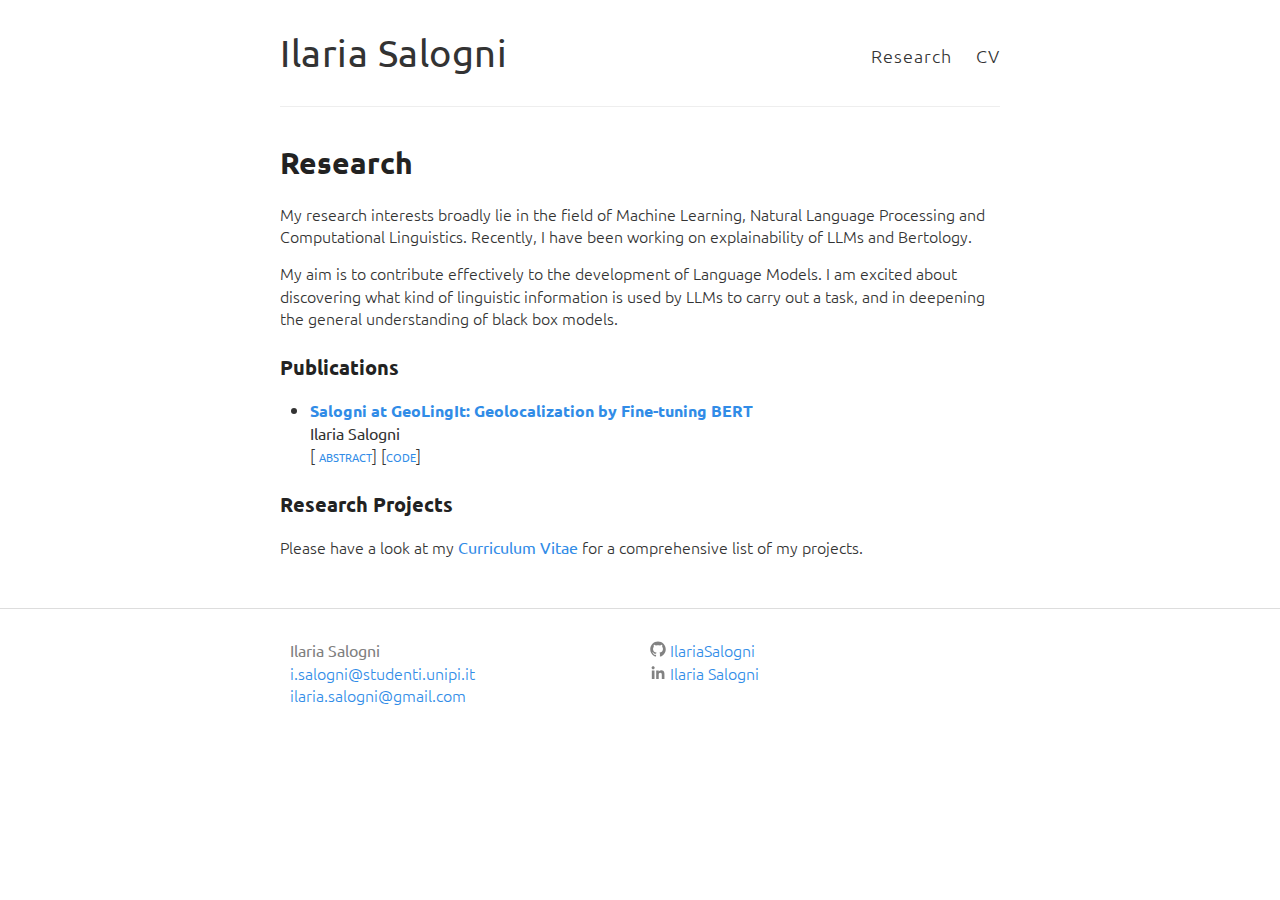
==== research/index.html @ 8a082389 "Update index.html" ====
<!DOCTYPE html>
<html>
  <head>
    <title>Ilaria Salogni</title>
    <base target="_blank">

        <meta charset="utf-8" />
    <meta content='text/html; charset=utf-8' http-equiv='Content-Type'>
    <meta http-equiv='X-UA-Compatible' content='IE=edge'>
    <meta name='viewport' content='width=device-width, initial-scale=1.0, maximum-scale=1.0'>    
    <meta name="author" content="Ilaria Salogni" />


    <link rel="stylesheet" type="text/css" href="/research/styles.css" />
    <link href="https://fonts.googleapis.com/css?family=Ubuntu:300,400,300italic,400italic|Raleway:500,100,300" rel="stylesheet">
    <link rel="alternate" type="application/rss+xml" title="Ilaria Salogni - MSc Student in Language Technologies, Università di Pisa" href="/feed.xml" />
    <link rel="icon" type="image/jpg" href="/files/@macadammonkey.jpg">
    <!-- Created with Jekyll Now - http://github.com/barryclark/jekyll-now -->
  </head>

  <body>
    <div class="wrapper-masthead">
      <div class="container">
        <header class="masthead clearfix">
          
          <div class="site-info">
            <h1 class="site-name"><a href="/" target="_self">Ilaria Salogni</a></h1>
          </div>

          <nav>
            <!-- <a href="/about" target="_self">About</a> -->
            <a href="/research" target="_self">Research</a>
            <a href="/files/CV.pdf">CV</a>
          </nav>
        </header>
      </div>
    </div>

    
    <div id="main" role="main" class="container">
      <article class="post">
  <h1>Research</h1>

  <div class="entry">
    <p>My research interests broadly lie in the field of Machine Learning, Natural Language Processing and Computational Linguistics. Recently, I have been working on explainability of LLMs and Bertology.</p> 
    <p>My aim is to contribute effectively to the development of Language Models. I am excited about discovering what kind of linguistic information is used by LLMs to carry out a task, and in deepening the general understanding of black box models.</p>

<h3 id="publications">Publications </h3> 

<ul>
  <li>
    <p><b><a href="https://github.com/IlariaSalogni/GeoLing/blob/main/SalogniEvalita.pdf">Salogni at GeoLingIt: Geolocalization by Fine-tuning BERT</a></b><br/>
<strong>Ilaria Salogni</strong><br />

[<a href="#" onclick="$('#GeoLing_abstract').toggle();return false;" style="font-variant: small-caps;"> abstract</a>] [<a href="https://github.com/IlariaSalogni/GeoLing/blob/main/GeoLingIt_Evalita23_Salogni.ipynb" style="font-variant: small-caps;">code</a>]

<div id="GeoLing_abstract" class="abstract" style="display:none;">
</br>
    <p>
      The recent growing interest in low-resource languages has been significantly bolstered by transformer-based models. By fine-tuning three such models, two based on BERT and the other on RoBERTa, I aim at geolocating sequences exhibiting non-standard language varieties relying solely on linguistic content. I find that, given that the information contained in the embeddings is all we need to carry out this complex task, a model architecture with less task-specific layers leads to better results. Furthermore, models pre-trained on miscellaneous corpora generalize better than those trained exclusively on tweets. The work also shows that the greater availability of resources of a certain regional variety positively affects the capacity of the model.
        </p>
</div>
    
</p>
</li>
</ul>
  <!-- <p><sup>†</sup><em>Equal Contribution</em></p> -->

<h3 id="research-projects">Research Projects</h3>
Please have a look at my <a href="/files/CV.pdf">Curriculum Vitae</a> for a comprehensive list of my projects.

  
</article>
</div>

  <div class="wrapper-footer">
      <div class="container">
        <footer class="footer">
<!-- <div style="float:left;color:#808080">Ilaria Salogni<br style="clear:both" /> </div> -->
<div class="row">
<div class="column"><a style="float:left;color:#808080"><span>Ilaria Salogni</span></a>
<br style="clear:both" />
<a href="mailto:i.salogni@studenti.unipi.it" style="float:left;font-weight:lighter;"><span>i.salogni@studenti.unipi.it</span></a>
<br style="clear:both" />
<a href="mailto:ilaria.salogni@gmail.com" style="float:left;font-weight:lighter;"><span>ilaria.salogni@gmail.com</span></a>
</div>
<!-- <div class="row"> -->
<div class="column">
<a href="https://github.com/IlariaSalogni" style="float:left;font-weight:lighter;"><span class="icon icon--github"><svg x="0px" y="0px" width="16px" height="16px" viewBox="0 0 16 16"><path fill="#828282" d="M7.999,0.431c-4.285,0-7.76,3.474-7.76,7.761 c0,3.428,2.223,6.337,5.307,7.363c0.388,0.071,0.53-0.168,0.53-0.374c0-0.184-0.007-0.672-0.01-1.32 c-2.159,0.469-2.614-1.04-2.614-1.04c-0.353-0.896-0.862-1.135-0.862-1.135c-0.705-0.481,0.053-0.472,0.053-0.472 c0.779,0.055,1.189,0.8,1.189,0.8c0.692,1.186,1.816,0.843,2.258,0.645c0.071-0.502,0.271-0.843,0.493-1.037 C4.86,11.425,3.049,10.76,3.049,7.786c0-0.847,0.302-1.54,0.799-2.082C3.768,5.507,3.501,4.718,3.924,3.65 c0,0,0.652-0.209,2.134,0.796C6.677,4.273,7.34,4.187,8,4.184c0.659,0.003,1.323,0.089,1.943,0.261 c1.482-1.004,2.132-0.796,2.132-0.796c0.423,1.068,0.157,1.857,0.077,2.054c0.497,0.542,0.798,1.235,0.798,2.082 c0,2.981-1.814,3.637-3.543,3.829c0.279,0.24,0.527,0.713,0.527,1.437c0,1.037-0.01,1.874-0.01,2.129 c0,0.208,0.14,0.449,0.534,0.373c3.081-1.028,5.302-3.935,5.302-7.362C15.76,3.906,12.285,0.431,7.999,0.431z"/></svg>
</span><span class="username">IlariaSalogni</span></a>
<br style="clear:both" />
<a href="https://www.linkedin.com/in/ilaria-salogni-6099b8206/" style="float:left;font-weight:lighter;"><span class="icon icon--linkedin"><svg  x="0px" y="0px" width="16px" height="16px" viewBox="0 -20 512 512"><path fill="#828282" d="M150.65,100.682c0,27.992-22.508,50.683-50.273,50.683c-27.765,0-50.273-22.691-50.273-50.683
    C50.104,72.691,72.612,50,100.377,50C128.143,50,150.65,72.691,150.65,100.682z M143.294,187.333H58.277V462h85.017V187.333z
    M279.195,187.333h-81.541V462h81.541c0,0,0-101.877,0-144.181c0-38.624,17.779-61.615,51.807-61.615
    c31.268,0,46.289,22.071,46.289,61.615c0,39.545,0,144.181,0,144.181h84.605c0,0,0-100.344,0-173.915
    s-41.689-109.131-99.934-109.131s-82.768,45.369-82.768,45.369V187.333z"/></svg></span><span class="username">&nbsp;Ilaria Salogni</span></a>
<br style="clear:both" />

</div>
</div>


        </footer>
      </div>
    </div>
   

  </body>
</html>
---- research/styles.css ----
/***************/
/* MEYER RESET */
/***************/
html, body, div, span, applet, object, iframe,
h1, h2, h3, h4, h5, h6, p, blockquote, pre,
a, abbr, acronym, address, big, cite, code,
del, dfn, em, img, ins, kbd, q, s, samp,
small, strike, strong, sub, sup, tt, var,
b, u, i, center,
dl, dt, dd, ol, ul, li,
fieldset, form, label, legend,
table, caption, tbody, tfoot, thead, tr, th, td,
article, aside, canvas, details, embed,
figure, figcaption, footer, header, hgroup,
menu, nav, output, ruby, section, summary,
time, mark, audio, video {
  margin: 0;
  padding: 0;
  border: 0;
  font-size: 100%;
  font: inherit;
  vertical-align: baseline;
}

article, aside, details, figcaption, figure,
footer, header, hgroup, menu, nav, section {
  display: block;
}

body {
  line-height: 1;
}

ol, ul {
  list-style: none;
}

blockquote, q {
  quotes: none;
}

blockquote:before, blockquote:after,
q:before, q:after {
  content: '';
  content: none;
}

table {
  border-collapse: collapse;
  border-spacing: 0;
}

*, *:before, *:after {
  -moz-box-sizing: border-box;
  -webkit-box-sizing: border-box;
  box-sizing: border-box;
}

/**************/
/* BASE RULES */
/**************/
html {
  font-size: 100%;
}
font-family: 'Ubuntu', serif;
@font-face {
	font-family: 'Ubuntu';
}

@font-face {
	font-family: 'Ubuntu';
}

body {
  background: #fff;
  font: 16px/1.4 'Ubuntu';
  font-weight: lighter;
  color: #333;
}

.container {
  margin: 0 auto;
  max-width: 740px;
  padding: 0 10px;
  width: 100%;
}



h1, h2, h3, h4, h5, h6 {
  font-family: 'Ubuntu';
  color: #222;
  font-weight: bold;
  line-height: 1.7;
  margin: 1em 0 15px;
  padding: 0;
}
@media screen and (max-width: 640px) {
  h1, h2, h3, h4, h5, h6 {
    line-height: 1.4;
  }
}

h1 {
  font-size: 30px;
}
h1 a {
  color: inherit;
}

h2 {
  font-size: 24px;
}

h3 {
  font-size: 20px;
}

h4 {
  font-size: 18px;
  color: #666;
}


p {
  margin: 15px 0;
}

a {
  color: #318CE7; 
  /*#007bff;*/
  text-decoration: none;
  font-weight: bolder;
  cursor: pointer;
}
a:hover, a:active {
  color: #0039a6;
  font-weight: bold;
  text-decoration: none; 
  /*#4183C4;*/
}

tt {
  font-family: "Lucida Console", "Menlo", "Monaco", "Courier",
               monospace;
}


ul, ol {
  margin: 15px 0;
  padding-left: 30px;
}

ul {
  list-style-type: disc;
}

ol {
  list-style-type: decimal;
}

ol ul, ul ol, ul ul, ol ol {
  margin: 0;
}

ul ul, ol ul {
  list-style-type: circle;
}

em, i {
  font-style: italic;
}

sc {
  font-variant-caps: small-caps;
}  

small {
  font-size: smaller;
}

strong {
  font-weight: bolder;
}

b {
  font-weight: bold;
}
.column {
  float: left;
  /*width:-webkit-calc(35% - (30px / 2));width:calc(35% - (30px / 2))*/
  width: 50%;
  padding: 10px;
}
/* On screens that are 992px wide or less, go from four columns to two columns */
/* On screens that are 600px wide or less, make the columns stack on top of each other instead of next to each other */
@media screen and (max-width: 600px) {
  .column {
    width: 100%;
    padding: 10px;
  }
}



/* Clear floats after the columns */
.row:after {
  content: "";
  display: table;
  clear: both;
}

img {
  max-width: 100%;
}

.gmnoprint img {
  max-width: none;
}

.date {
  font-style: italic;
  color: #666;
}

::-moz-selection {
  color: #000;
  background: #eee;
}

::selection {
  color: #000;
  background: #eee;
}

.clearfix:before,
.clearfix:after {
  content: " ";
  display: table;
}

.clearfix:after {
  clear: both;
}

/*********************/
/* LAYOUT / SECTIONS */
/*********************/
.wrapper-masthead {
  margin-bottom: 30px;
}

.masthead {
  padding: 20px 0;
  border-bottom: 1px solid #eee;
}
@media screen and (max-width: 640px) {
  .masthead {
    text-align: center;
  }
}

.site-avatar {
  float: left;
  width: 70px;
  height: 70px;
  margin-right: 15px;
}
@media screen and (max-width: 640px) {
  .site-avatar {
    float: none;
    display: block;
    margin: 0 auto;
  }
}
.site-avatar img {
  border-radius: 5px;
}

.site-info {
  float: left;
}
@media screen and (max-width: 640px) {
  .site-info {
    float: none;
    display: block;
    margin: 0 auto;
  }
}

.site-name {
  margin: 0;
  color: #333;
  cursor: pointer;
  font-family: 'Ubuntu';
  font-weight: 300;
  font-size: 38px;
  letter-spacing: 0.5px;
}

.site-description {
  margin: -5px 0 0 0;
  color: #666;
  font-size: 16px;
}
@media screen and (max-width: 640px) {
  .site-description {
    margin: 3px 0;
  }
}

nav {
  float: right;
  margin-top: 23px;
  font-family: 'Ubuntu';
  font-size: 18px;
}
@media screen and (max-width: 640px) {
  nav {
    float: none;
    margin-top: 9px;
    display: block;
    font-size: 16px;
  }
}
nav a {
  margin-left: 20px;
  color: #333;
  text-align: right;
  font-weight: 300;
  letter-spacing: 1px;
}
@media screen and (max-width: 640px) {
  nav a {
    margin: 0 10px;
    color: #318CE7;
  }
}

.posts > .post {
  padding-bottom: 2em;
  border-bottom: 1px solid #eee;
}

.posts > .post:last-child {
  padding-bottom: 1em;
  border-bottom: none;
}

.post blockquote {
  margin: 1.8em .8em;
  border-left: 2px solid #666;
  padding: 0.1em 1em;
  color: #666;
  font-size: 22px;
  font-style: italic;
}
.post .comments {
  margin-top: 10px;
}
.post .read-more {
  text-transform: uppercase;
  font-size: 15px;
}

.wrapper-footer {
  margin-top: 50px;
  border-top: 1px solid #ddd;
  background-color: #fff;
}

footer {
  padding: 20px 0;
  text-align: center;
}

.highlight {
  background-color: #efefef;
  padding: 7px 7px 7px 10px;
  border: 1px solid #ddd;
  -moz-box-shadow: 3px 3px rgba(0, 0, 0, 0.1);
  -webkit-box-shadow: 3px 3px rgba(0, 0, 0, 0.1);
  box-shadow: 3px 3px rgba(0, 0, 0, 0.1);
  margin: 20px 0 20px 0;
  overflow: scroll;
}

code {
  font-family: 'Bitstream Vera Sans Mono','Courier', monospace;
}

.highlight .c {
  color: #586E75;
}

/* Comment */
.highlight .err {
  color: #93A1A1;
}

/* Error */
.highlight .g {
  color: #93A1A1;
}

/* Generic */
.highlight .k {
  color: #859900;
}

/* Keyword */
.highlight .l {
  color: #93A1A1;
}

/* Literal */
.highlight .n {
  color: #93A1A1;
}

/* Name */
.highlight .o {
  color: #859900;
}

/* Operator */
.highlight .x {
  color: #CB4B16;
}

/* Other */
.highlight .p {
  color: #93A1A1;
}

/* Punctuation */
.highlight .cm {
  color: #586E75;
}

/* Comment.Multiline */
.highlight .cp {
  color: #859900;
}

/* Comment.Preproc */
.highlight .c1 {
  color: #586E75;
}

/* Comment.Single */
.highlight .cs {
  color: #859900;
}

/* Comment.Special */
.highlight .gd {
  color: #2AA198;
}

/* Generic.Deleted */
.highlight .ge {
  color: #93A1A1;
  font-style: italic;
}

/* Generic.Emph */
.highlight .gr {
  color: #DC322F;
}

/* Generic.Error */
.highlight .gh {
  color: #CB4B16;
}

/* Generic.Heading */
.highlight .gi {
  color: #859900;
}

/* Generic.Inserted */
.highlight .go {
  color: #93A1A1;
}

/* Generic.Output */
.highlight .gp {
  color: #93A1A1;
}

/* Generic.Prompt */
.highlight .gs {
  color: #93A1A1;
  font-weight: bold;
}

/* Generic.Strong */
.highlight .gu {
  color: #CB4B16;
}

/* Generic.Subheading */
.highlight .gt {
  color: #93A1A1;
}

/* Generic.Traceback */
.highlight .kc {
  color: #CB4B16;
}

/* Keyword.Constant */
.highlight .kd {
  color: #268BD2;
}

/* Keyword.Declaration */
.highlight .kn {
  color: #859900;
}

/* Keyword.Namespace */
.highlight .kp {
  color: #859900;
}

/* Keyword.Pseudo */
.highlight .kr {
  color: #268BD2;
}

/* Keyword.Reserved */
.highlight .kt {
  color: #DC322F;
}

/* Keyword.Type */
.highlight .ld {
  color: #93A1A1;
}

/* Literal.Date */
.highlight .m {
  color: #2AA198;
}

/* Literal.Number */
.highlight .s {
  color: #2AA198;
}

/* Literal.String */
.highlight .na {
  color: #93A1A1;
}

/* Name.Attribute */
.highlight .nb {
  color: #B58900;
}

/* Name.Builtin */
.highlight .nc {
  color: #268BD2;
}

/* Name.Class */
.highlight .no {
  color: #CB4B16;
}

/* Name.Constant */
.highlight .nd {
  color: #268BD2;
}

/* Name.Decorator */
.highlight .ni {
  color: #CB4B16;
}

/* Name.Entity */
.highlight .ne {
  color: #CB4B16;
}

/* Name.Exception */
.highlight .nf {
  color: #268BD2;
}

/* Name.Function */
.highlight .nl {
  color: #93A1A1;
}

/* Name.Label */
.highlight .nn {
  color: #93A1A1;
}

/* Name.Namespace */
.highlight .nx {
  color: #555;
}

/* Name.Other */
.highlight .py {
  color: #93A1A1;
}

/* Name.Property */
.highlight .nt {
  color: #268BD2;
}

/* Name.Tag */
.highlight .nv {
  color: #268BD2;
}

/* Name.Variable */
.highlight .ow {
  color: #859900;
}

/* Operator.Word */
.highlight .w {
  color: #93A1A1;
}

/* Text.Whitespace */
.highlight .mf {
  color: #2AA198;
}

/* Literal.Number.Float */
.highlight .mh {
  color: #2AA198;
}

/* Literal.Number.Hex */
.highlight .mi {
  color: #2AA198;
}

/* Literal.Number.Integer */
.highlight .mo {
  color: #2AA198;
}

/* Literal.Number.Oct */
.highlight .sb {
  color: #586E75;
}

/* Literal.String.Backtick */
.highlight .sc {
  color: #2AA198;
}

/* Literal.String.Char */
.highlight .sd {
  color: #93A1A1;
}

/* Literal.String.Doc */
.highlight .s2 {
  color: #2AA198;
}

/* Literal.String.Double */
.highlight .se {
  color: #CB4B16;
}

/* Literal.String.Escape */
.highlight .sh {
  color: #93A1A1;
}

/* Literal.String.Heredoc */
.highlight .si {
  color: #2AA198;
}

/* Literal.String.Interpol */
.highlight .sx {
  color: #2AA198;
}

/* Literal.String.Other */
.highlight .sr {
  color: #DC322F;
}

/* Literal.String.Regex */
.highlight .s1 {
  color: #2AA198;
}

/* Literal.String.Single */
.highlight .ss {
  color: #2AA198;
}

/* Literal.String.Symbol */
.highlight .bp {
  color: #268BD2;
}

/* Name.Builtin.Pseudo */
.highlight .vc {
  color: #268BD2;
}

/* Name.Variable.Class */
.highlight .vg {
  color: #268BD2;
}

/* Name.Variable.Global */
.highlight .vi {
  color: #268BD2;
}

/* Name.Variable.Instance */
.highlight .il {
  color: #2AA198;
}

/* Literal.Number.Integer.Long */
.svg-icon {
  width: 40px;
  height: 40px;
  display: inline-block;
}
.svg-icon.dribbble {
  background-image: url([data-uri]);
}
.svg-icon.email {
  background-image: url([data-uri]);
}
.svg-icon.facebook {
  background-image: url([data-uri]);
}
.svg-icon.flickr {
  background-image: url([data-uri]);
}
.svg-icon.github {
  background-image: url([data-uri]);
}
.svg-icon.instagram {
  background-image: url([data-uri]);
}
.svg-icon.linkedin {
  background-image: url([data-uri]);
}
.svg-icon.pinterest {
  background-image: url([data-uri]);
}
.svg-icon.rss {
  background-image: url([data-uri]);
}
.svg-icon.stackoverflow {
  background-image: url([data-uri]);
}
.svg-icon.twitter {
  background-image: url([data-uri]);
}
.svg-icon.youtube {
  background-image: url([data-uri]);
}
.svg-icon.googleplus {
  background-image: url([data-uri]);
}
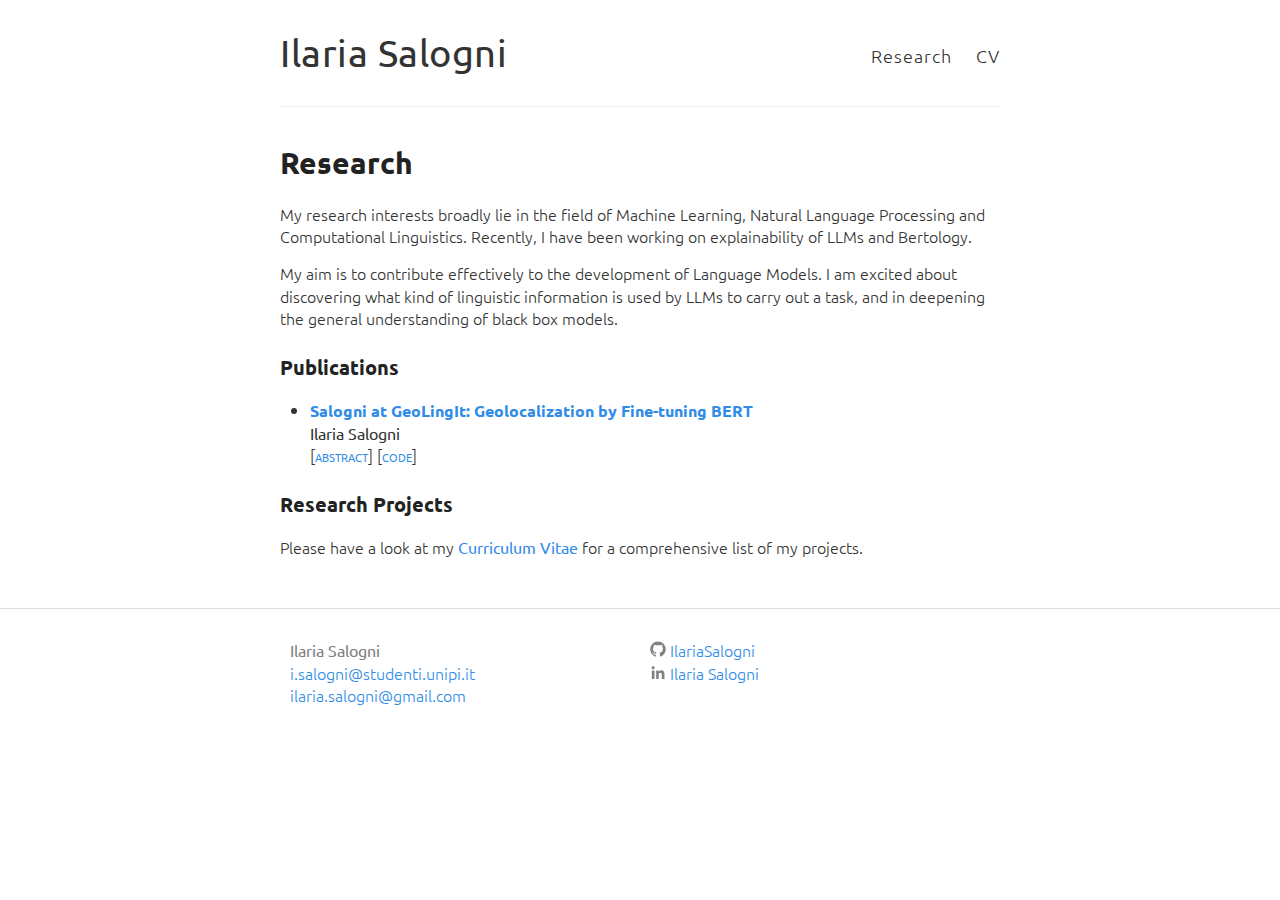
==== commit b9fb9bfe: "Update index.html" ====
--- a/research/index.html
+++ b/research/index.html
@@ -52,7 +52,7 @@
     <p><b><a href="https://github.com/IlariaSalogni/GeoLing/blob/main/SalogniEvalita.pdf">Salogni at GeoLingIt: Geolocalization by Fine-tuning BERT</a></b><br/>
 <strong>Ilaria Salogni</strong><br />
 
-[<a href="#" onclick="$('#GeoLing_abstract').toggle();return false;" style="font-variant: small-caps;"> abstract</a>] [<a href="https://github.com/IlariaSalogni/GeoLing/blob/main/GeoLingIt_Evalita23_Salogni.ipynb" style="font-variant: small-caps;">code</a>]
+[<a href="#"onclick="$('#GeoLing_abstract').toggle();return false;" style="font-variant: small-caps;">abstract</a>] [<a href="https://github.com/IlariaSalogni/GeoLing/blob/main/GeoLingIt_Evalita23_Salogni.ipynb" style="font-variant: small-caps;">code</a>]
 
 <div id="GeoLing_abstract" class="abstract" style="display:none;">
 </br>
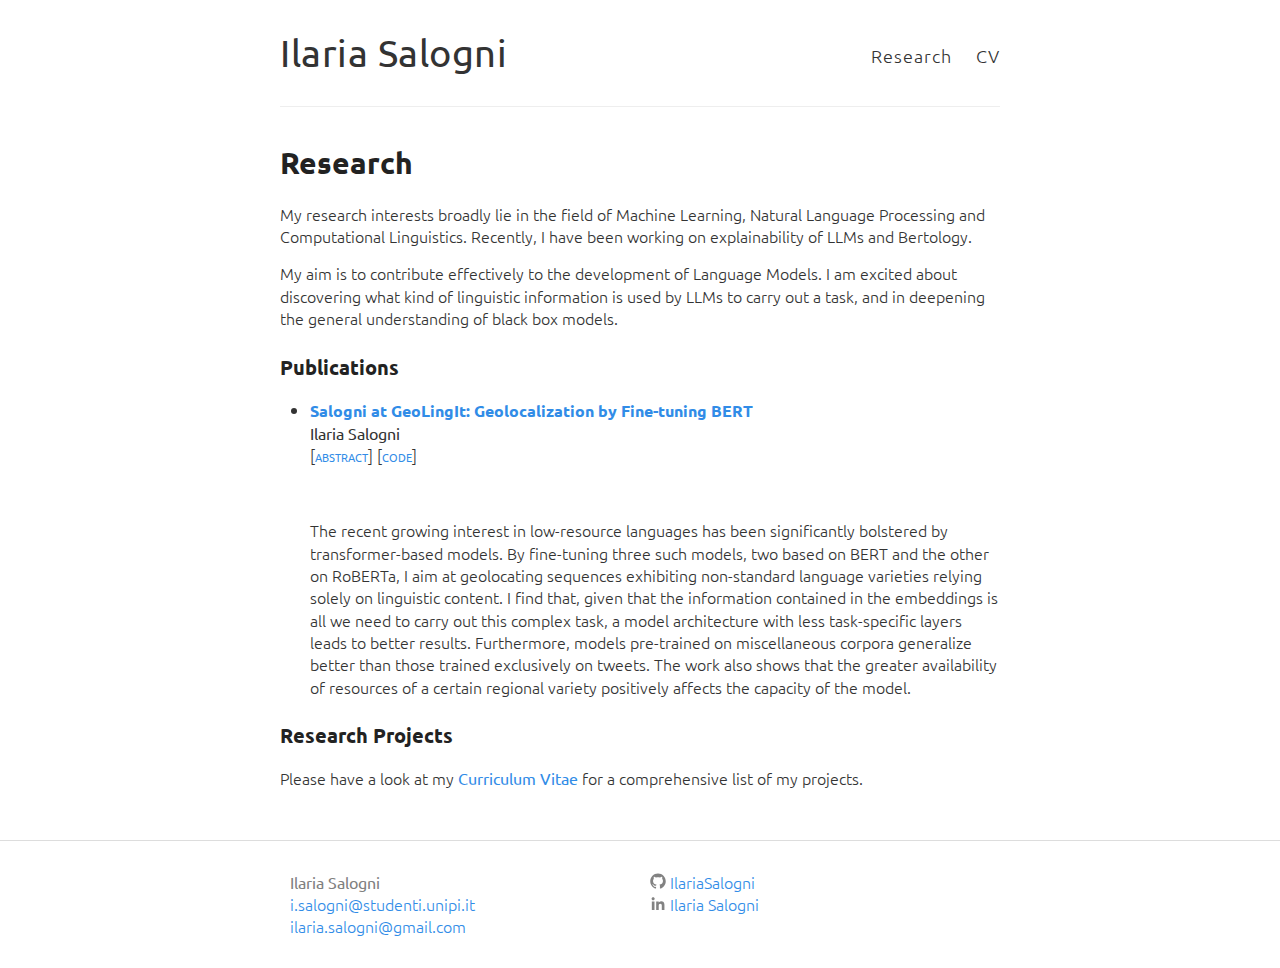
==== commit 3c44dfa9: "Update index.html" ====
--- a/research/index.html
+++ b/research/index.html
@@ -52,9 +52,9 @@
     <p><b><a href="https://github.com/IlariaSalogni/GeoLing/blob/main/SalogniEvalita.pdf">Salogni at GeoLingIt: Geolocalization by Fine-tuning BERT</a></b><br/>
 <strong>Ilaria Salogni</strong><br />
 
-[<a href="#"onclick="$('#GeoLing_abstract').toggle();return false;" style="font-variant: small-caps;">abstract</a>] [<a href="https://github.com/IlariaSalogni/GeoLing/blob/main/GeoLingIt_Evalita23_Salogni.ipynb" style="font-variant: small-caps;">code</a>]
+[<a href="#" onclick="$('#GeoLing_abstract').toggle();return false;" style="font-variant: small-caps;">abstract</a>] [<a href="https://github.com/IlariaSalogni/GeoLing/blob/main/GeoLingIt_Evalita23_Salogni.ipynb" style="font-variant: small-caps;">code</a>]
 
-<div id="GeoLing_abstract" class="abstract" style="display:none;">
+<div id="GeoLing_abstract" class="abstract" style=>
 </br>
     <p>
       The recent growing interest in low-resource languages has been significantly bolstered by transformer-based models. By fine-tuning three such models, two based on BERT and the other on RoBERTa, I aim at geolocating sequences exhibiting non-standard language varieties relying solely on linguistic content. I find that, given that the information contained in the embeddings is all we need to carry out this complex task, a model architecture with less task-specific layers leads to better results. Furthermore, models pre-trained on miscellaneous corpora generalize better than those trained exclusively on tweets. The work also shows that the greater availability of resources of a certain regional variety positively affects the capacity of the model.
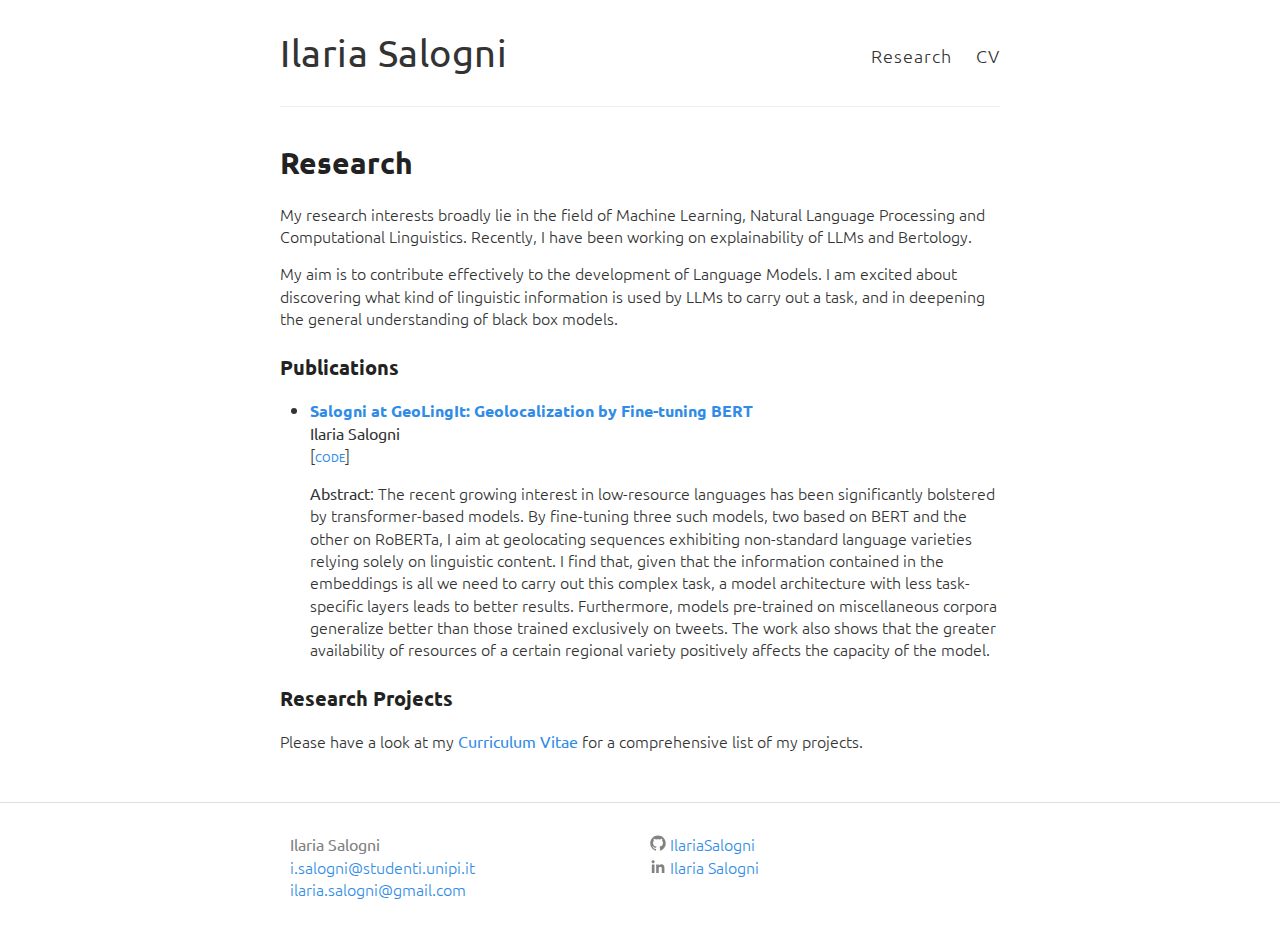
==== commit 6a2c2b46: "Update index.html" ====
--- a/research/index.html
+++ b/research/index.html
@@ -52,12 +52,13 @@
     <p><b><a href="https://github.com/IlariaSalogni/GeoLing/blob/main/SalogniEvalita.pdf">Salogni at GeoLingIt: Geolocalization by Fine-tuning BERT</a></b><br/>
 <strong>Ilaria Salogni</strong><br />
 
-[<a href="#" onclick="$('#GeoLing_abstract').toggle();return false;" style="font-variant: small-caps;">abstract</a>] [<a href="https://github.com/IlariaSalogni/GeoLing/blob/main/GeoLingIt_Evalita23_Salogni.ipynb" style="font-variant: small-caps;">code</a>]
+<!--[<a href="#" onclick="$('#GeoLing_abstract').toggle();return false;" style="font-variant: small-caps;">abstract</a>]--> [<a href="https://github.com/IlariaSalogni/GeoLing/blob/main/GeoLingIt_Evalita23_Salogni.ipynb" style="font-variant: small-caps;">code</a>]
 
-<div id="GeoLing_abstract" class="abstract" style=>
-</br>
-    <p>
-      The recent growing interest in low-resource languages has been significantly bolstered by transformer-based models. By fine-tuning three such models, two based on BERT and the other on RoBERTa, I aim at geolocating sequences exhibiting non-standard language varieties relying solely on linguistic content. I find that, given that the information contained in the embeddings is all we need to carry out this complex task, a model architecture with less task-specific layers leads to better results. Furthermore, models pre-trained on miscellaneous corpora generalize better than those trained exclusively on tweets. The work also shows that the greater availability of resources of a certain regional variety positively affects the capacity of the model.
+<div id="GeoLing_abstract" class="abstract" style>
+  
+    <p><strong>Abstract</strong>:
+
+       The recent growing interest in low-resource languages has been significantly bolstered by transformer-based models. By fine-tuning three such models, two based on BERT and the other on RoBERTa, I aim at geolocating sequences exhibiting non-standard language varieties relying solely on linguistic content. I find that, given that the information contained in the embeddings is all we need to carry out this complex task, a model architecture with less task-specific layers leads to better results. Furthermore, models pre-trained on miscellaneous corpora generalize better than those trained exclusively on tweets. The work also shows that the greater availability of resources of a certain regional variety positively affects the capacity of the model.
         </p>
 </div>
     
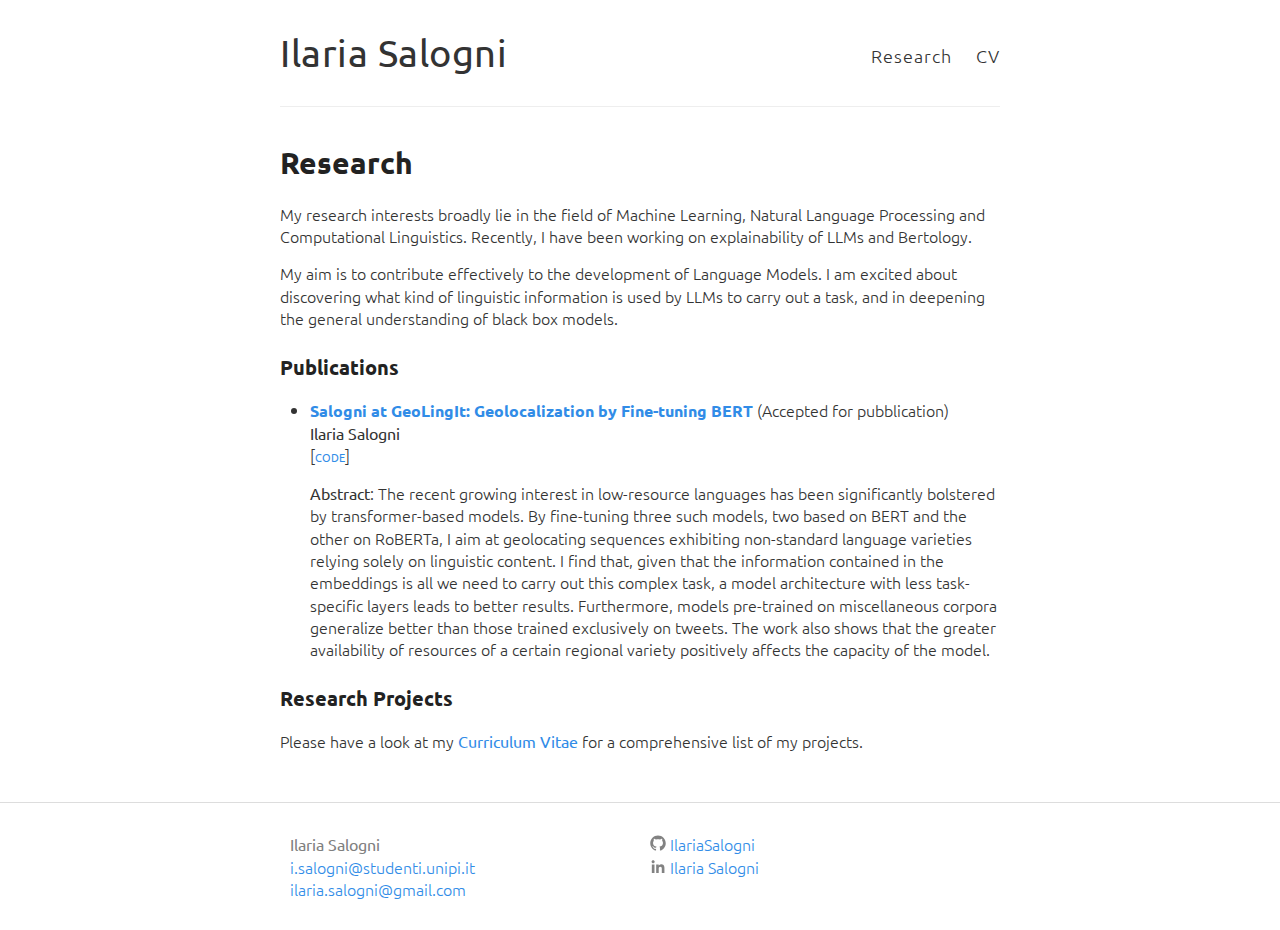
==== commit eff69565: "Update index.html" ====
--- a/research/index.html
+++ b/research/index.html
@@ -49,7 +49,7 @@
 
 <ul>
   <li>
-    <p><b><a href="https://github.com/IlariaSalogni/GeoLing/blob/main/SalogniEvalita.pdf">Salogni at GeoLingIt: Geolocalization by Fine-tuning BERT</a></b><br/>
+    <p><b><a href="https://github.com/IlariaSalogni/GeoLing/blob/main/SalogniEvalita.pdf">Salogni at GeoLingIt: Geolocalization by Fine-tuning BERT</a></b> (Accepted for pubblication)<br/>
 <strong>Ilaria Salogni</strong><br />
 
 <!--[<a href="#" onclick="$('#GeoLing_abstract').toggle();return false;" style="font-variant: small-caps;">abstract</a>]--> [<a href="https://github.com/IlariaSalogni/GeoLing/blob/main/GeoLingIt_Evalita23_Salogni.ipynb" style="font-variant: small-caps;">code</a>]
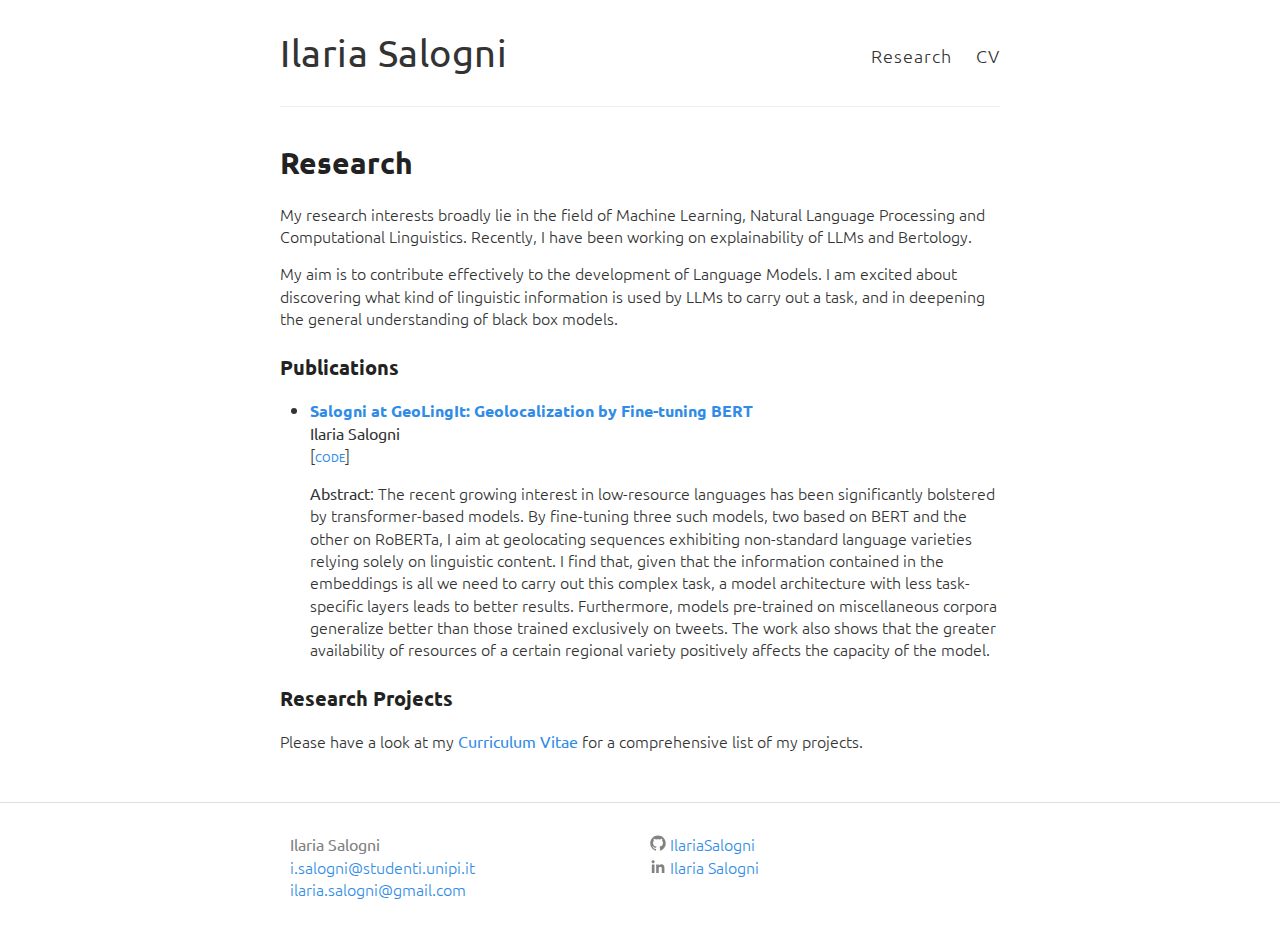
==== commit 0b2f7a3c: "Update index.html" ====
--- a/research/index.html
+++ b/research/index.html
@@ -49,7 +49,7 @@
 
 <ul>
   <li>
-    <p><b><a href="https://github.com/IlariaSalogni/GeoLing/blob/main/SalogniEvalita.pdf">Salogni at GeoLingIt: Geolocalization by Fine-tuning BERT</a></b> (Accepted for pubblication)<br/>
+    <p><b><a href="https://ceur-ws.org/Vol-3473/paper17.pdf">Salogni at GeoLingIt: Geolocalization by Fine-tuning BERT</a></b><br/>
 <strong>Ilaria Salogni</strong><br />
 
 <!--[<a href="#" onclick="$('#GeoLing_abstract').toggle();return false;" style="font-variant: small-caps;">abstract</a>]--> [<a href="https://github.com/IlariaSalogni/GeoLing/blob/main/GeoLingIt_Evalita23_Salogni.ipynb" style="font-variant: small-caps;">code</a>]
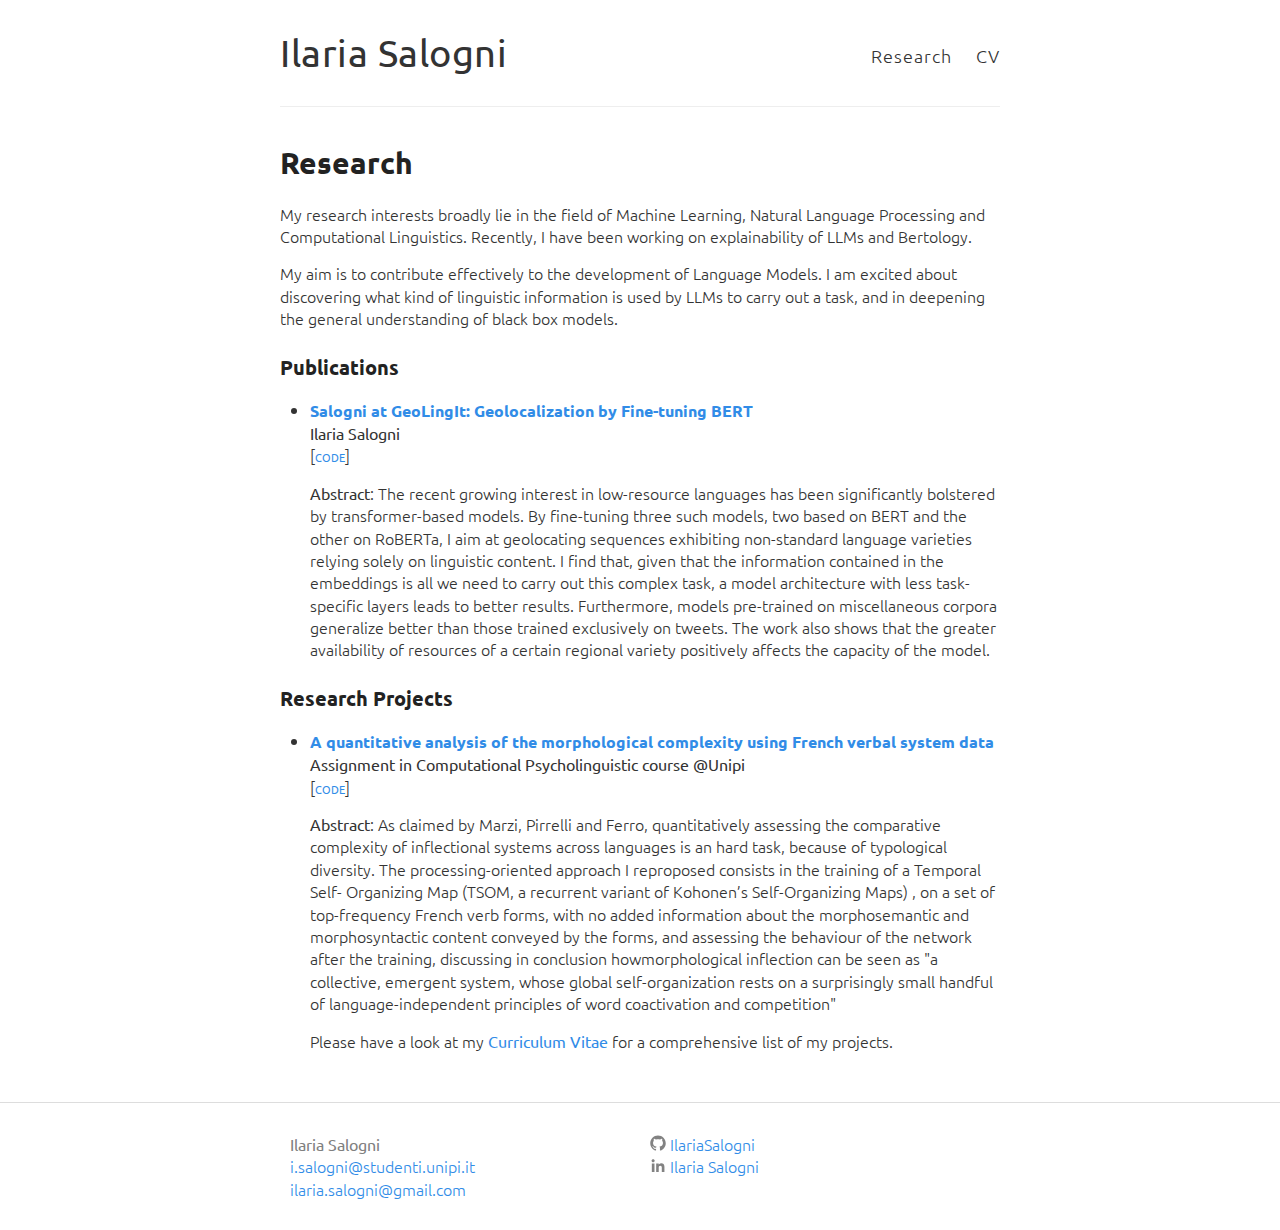
==== commit 51b88f4d: "Update index.html" ====
--- a/research/index.html
+++ b/research/index.html
@@ -68,6 +68,27 @@
   <!-- <p><sup>†</sup><em>Equal Contribution</em></p> -->
 
 <h3 id="research-projects">Research Projects</h3>
+<ul>
+  <li>
+    <p><b><a href="https://github.com/IlariaSalogni/Psycholinguistic">A quantitative analysis of the morphological complexity using French verbal system data</a></b><br/>
+<strong>Assignment in Computational Psycholinguistic course @Unipi</strong><br />
+
+<!--[<a href="#" onclick="$('#GeoLing_abstract').toggle();return false;" style="font-variant: small-caps;">abstract</a>]--> [<a href="https://github.com/IlariaSalogni/Psycholinguistic/blob/main/Psycholinguistics_morphological_complexity.ipynb" style="font-variant: small-caps;">code</a>]
+
+<div id="psicoling" class="abstract" style>
+  
+    <p><strong>Abstract</strong>:
+
+       As claimed by Marzi, Pirrelli and Ferro, quantitatively assessing the comparative complexity of inflectional systems across languages
+is an hard task, because of typological diversity. The processing-oriented approach I reproposed consists in the training of a Temporal Self-
+Organizing Map (TSOM, a recurrent variant of Kohonen’s Self-Organizing Maps) , on a set of top-frequency French verb forms, with no added information about the morphosemantic
+and morphosyntactic content conveyed by the forms, and assessing the behaviour of the network after the training, discussing in conclusion
+howmorphological inflection can be seen as "a collective, emergent system, whose global self-organization rests on a surprisingly small handful of language-independent
+principles of word coactivation and competition"
+        </p>
+</div>
+
+    
 Please have a look at my <a href="/files/CV.pdf">Curriculum Vitae</a> for a comprehensive list of my projects.
 
   
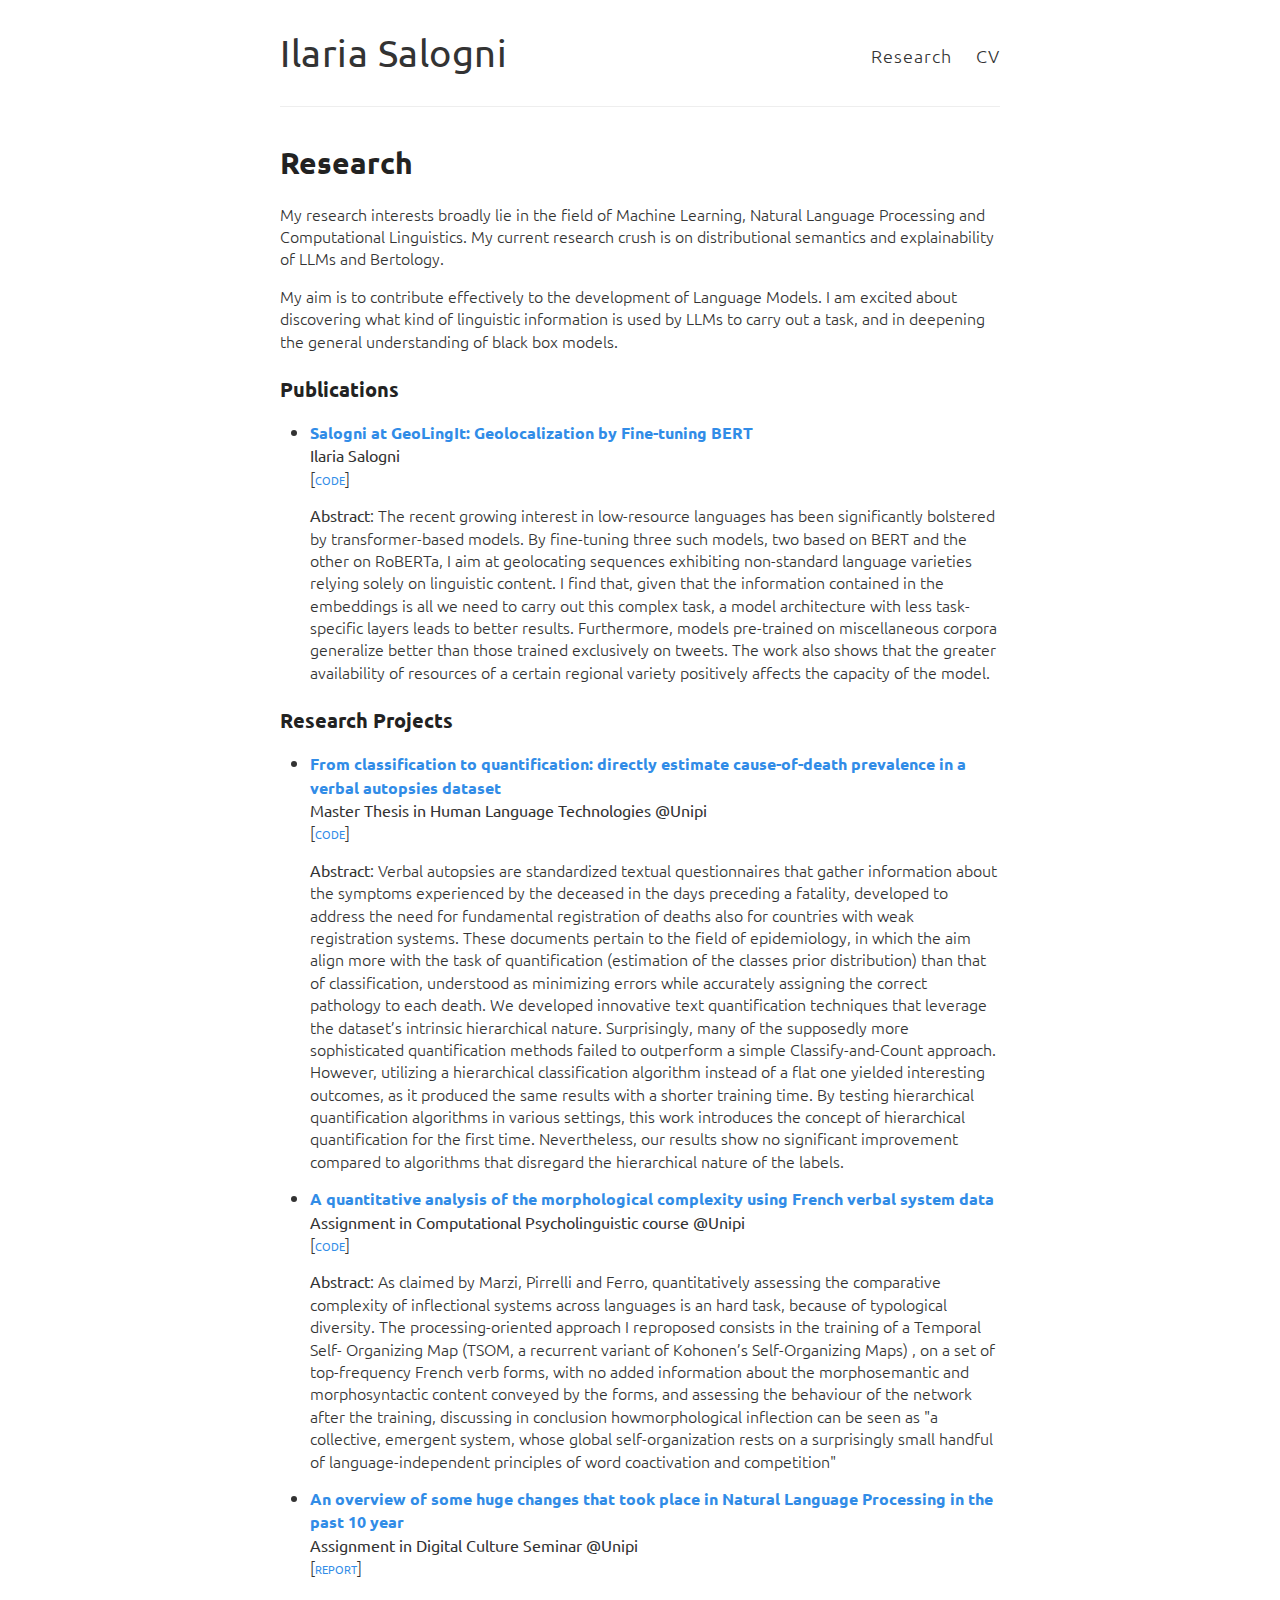
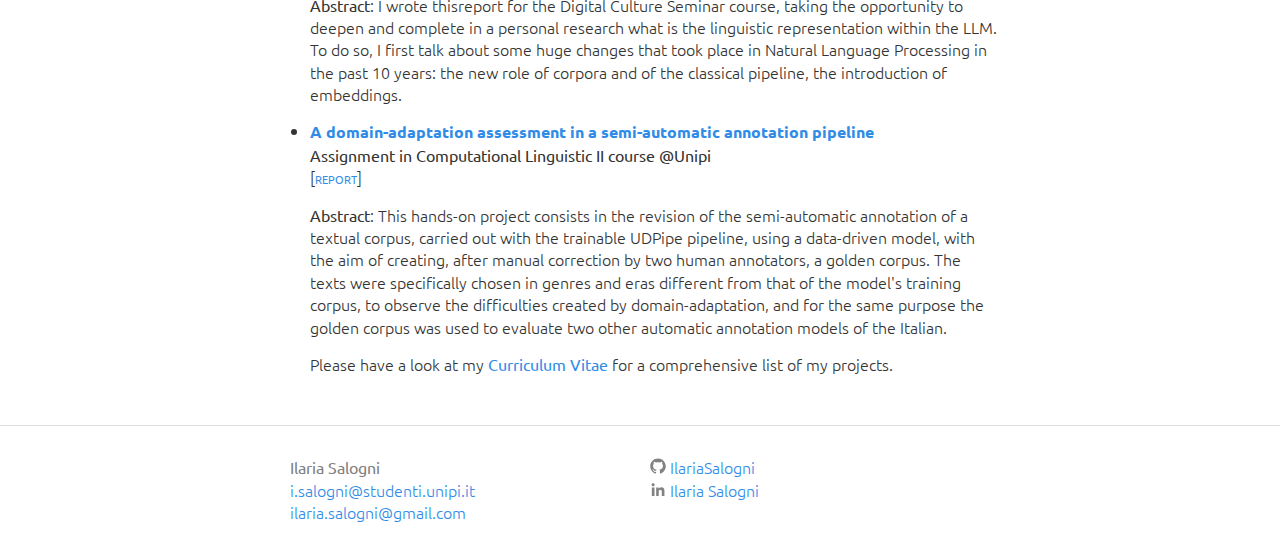
==== commit 12039065: "Update index.html" ====
--- a/research/index.html
+++ b/research/index.html
@@ -42,7 +42,7 @@
   <h1>Research</h1>
 
   <div class="entry">
-    <p>My research interests broadly lie in the field of Machine Learning, Natural Language Processing and Computational Linguistics. Recently, I have been working on explainability of LLMs and Bertology.</p> 
+    <p>My research interests broadly lie in the field of Machine Learning, Natural Language Processing and Computational Linguistics. My current research crush is  on distributional semantics and explainability of LLMs and Bertology.</p> 
     <p>My aim is to contribute effectively to the development of Language Models. I am excited about discovering what kind of linguistic information is used by LLMs to carry out a task, and in deepening the general understanding of black box models.</p>
 
 <h3 id="publications">Publications </h3> 
@@ -69,6 +69,29 @@
 
 <h3 id="research-projects">Research Projects</h3>
 <ul>
+
+  <li>
+    <p><b><a href="https://github.com/IlariaSalogni/Quantification_VAs/tree/main">From classification to quantification: directly estimate cause-of-death prevalence in a verbal autopsies dataset</a></b><br/>
+<strong>Master Thesis in Human Language Technologies @Unipi</strong><br />
+
+<!--[<a href="#" onclick="$('#GeoLing_abstract').toggle();return false;" style="font-variant: small-caps;">abstract</a>]--> [<a href="https://github.com/IlariaSalogni/Quantification_VAs/blob/main/Hierarchical_Quantification.ipynb" style="font-variant: small-caps;">code</a>]
+
+<div id="tesi" class="abstract" style>
+  
+    <p><strong>Abstract</strong>:
+
+      Verbal autopsies are standardized textual questionnaires that gather information
+about the symptoms experienced by the deceased in the days preceding a fatality, developed to address the need for fundamental registration
+of deaths also for countries with weak registration systems. These documents pertain to the field of epidemiology, in which the aim align more with the task of quantification (estimation of the classes prior distribution) than that
+of classification, understood as minimizing errors while accurately assigning the correct pathology to each death.
+We developed innovative text quantification techniques that leverage the dataset’s intrinsic hierarchical nature.
+Surprisingly, many of the supposedly more sophisticated quantification methods failed to outperform a simple Classify-and-Count approach. However, utilizing
+a hierarchical classification algorithm instead of a flat one yielded interesting outcomes, as it produced the same results with a shorter training time.
+By testing hierarchical quantification algorithms in various settings, this work introduces the concept of hierarchical quantification for the first time. Nevertheless,
+our results show no significant improvement compared to algorithms that disregard the hierarchical nature of the labels.
+        </p>
+</div>
+
   <li>
     <p><b><a href="https://github.com/IlariaSalogni/Psycholinguistic">A quantitative analysis of the morphological complexity using French verbal system data</a></b><br/>
 <strong>Assignment in Computational Psycholinguistic course @Unipi</strong><br />
@@ -88,6 +111,35 @@
         </p>
 </div>
 
+<li>
+    <p><b><a href="https://github.com/IlariaSalogni/Psycholinguistic">An overview of some
+huge changes that took place in Natural Language Processing in the past 10 year </a></b><br/>
+<strong>Assignment in Digital Culture Seminar @Unipi</strong><br />
+
+<!--[<a href="#" onclick="$('#GeoLing_abstract').toggle();return false;" style="font-variant: small-caps;">abstract</a>]--> [<a href="/files/seminario.pdf" style="font-variant: small-caps;">report</a>]
+
+<div id="LC2" class="abstract" style>
+  
+    <p><strong>Abstract</strong>:
+       I wrote thisreport for the Digital Culture Seminar course, taking the opportunity to deepen and complete in a personal
+research what is the linguistic representation within the LLM. To do so, I first talk about some huge changes that took place in Natural Language Processing in the past 10 years: the new
+role of corpora and of the classical pipeline, the introduction of embeddings.
+        </p>
+</div>
+  
+<li>
+    <p><b><a href="https://github.com/IlariaSalogni/Psycholinguistic">A domain-adaptation assessment in a semi-automatic annotation pipeline</a></b><br/>
+<strong>Assignment in Computational Linguistic II course @Unipi</strong><br />
+
+<!--[<a href="#" onclick="$('#GeoLing_abstract').toggle();return false;" style="font-variant: small-caps;">abstract</a>]--> [<a href="/files/LC2.pdf" style="font-variant: small-caps;">report</a>]
+
+<div id="LC2" class="abstract" style>
+  
+    <p><strong>Abstract</strong>:
+       This hands-on project consists in the revision of the semi-automatic annotation of a textual corpus, carried out with the trainable UDPipe pipeline, using a data-driven model, with the aim of creating, after manual correction by two human annotators, a golden corpus.
+The texts were specifically chosen in genres and eras different from that of the model's training corpus, to observe the difficulties created by domain-adaptation, and for the same purpose the golden corpus was used to evaluate two other automatic annotation models of the Italian.
+        </p>
+</div>
     
 Please have a look at my <a href="/files/CV.pdf">Curriculum Vitae</a> for a comprehensive list of my projects.
 
